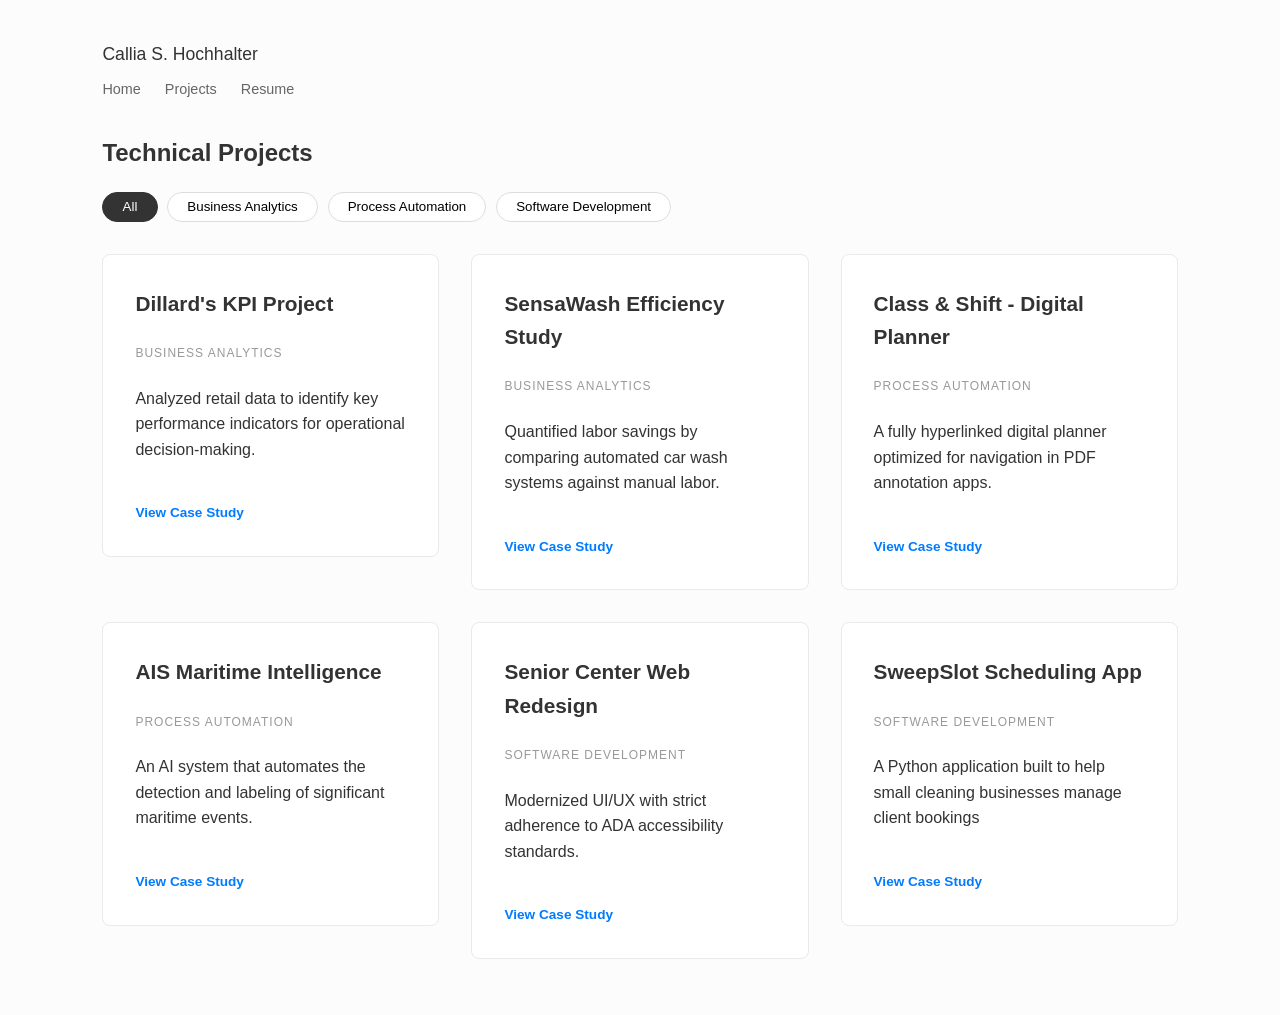
==== projects.html @ 209c3e7d "Update 1" ====
<!DOCTYPE html>
<html lang="en">
<head>
    <meta charset="UTF-8">
    <meta name="viewport" content="width=device-width, initial-scale=1.0">
    <title>Projects | Callia Hochhalter</title>
    <!-- Ensure this path matches index.html exactly -->
    <link rel="stylesheet" href="css/style.css">
</head>
<body>
    <header>
        <nav>
            <div class="site-logo">Callia S. Hochhalter</div>
            <ul>
                <li><a href="index.html">Home</a></li>
                <li><a href="projects.html">Projects</a></li>
                <li><a href="assets/resume.pdf" target="_blank">Resume</a></li>
            </ul>
        </nav>
    </header>

    <section id="projects">
        <h2>Technical Projects</h2>

        <div class="filter-group">
            <button type="button" class="chip is-active" data-filter="all">All</button>
            <button type="button" class="chip" data-filter="analytics">Business Analytics</button>
            <button type="button" class="chip" data-filter="automation">Process Automation</button>
            <button type="button" class="chip" data-filter="software">Software Development</button>
        </div>

        <ul class="project-grid">
            <li>
                <article>
                    <div class="project-card" data-category="analytics">
                        <h3 class="card-title">Dillard's KPI Project</h3>
                        <p class="card-category">Business Analytics</p>
                        <p>Analyzed retail data to identify key performance indicators for operational decision-making.</p>
                        <a href="case-studies/dillards.html" class="case-study-btn">View Case Study</a>
                    </div>
                </article>
            </li>

            <li>
                <article>
                    <div class="project-card" data-category="analytics">
                        <h3 class="card-title">SensaWash Efficiency Study</h3>
                        <p class="card-category">Business Analytics</p>
                        <p>Quantified labor savings by comparing automated car wash systems against manual labor.</p>
                        <a href="case-studies/sensawash.html" class="case-study-btn">View Case Study</a>
                    </div>
                </article>
            </li>

            <li>
                <article>
                    <div class="project-card" data-category="automation">
                        <h3 class="card-title">Class & Shift - Digital Planner</h3>
                        <p class="card-category">Process Automation</p>
                        <p>A fully hyperlinked digital planner optimized for navigation in PDF annotation apps.</p>
                        <a href="case-studies/planner.html" class="case-study-btn">View Case Study</a>
                    </div>
                </article>
            </li>

            <li>
                <article>
                    <div class="project-card" data-category="automation">
                        <h3 class="card-title">AIS Maritime Intelligence</h3>
                        <p class="card-category">Process Automation</p>
                        <p>An AI system that automates the detection and labeling of significant maritime events.</p>
                        <a href="case-studies/maritime-ai.html" class="case-study-btn">View Case Study</a>
                    </div>
                </article>
            </li>

            <li>
                <article>
                    <div class="project-card" data-category="software">
                        <h3 class="card-title">Senior Center Web Redesign</h3>
                        <p class="card-category">Software Development</p>
                        <p>Modernized UI/UX with strict adherence to ADA accessibility standards.</p>
                        <a href="case-studies/senior-center.html" class="case-study-btn">View Case Study</a>
                    </div>
                </article>
            </li>

            <li>
                <article>
                    <div class="project-card" data-category="software">
                        <h3 class="card-title">SweepSlot Scheduling App</h3>
                        <p class="card-category">Software Development</p>
                        <p>A Python application built to help small cleaning businesses manage client bookings</p>
                        <a href="case-studies/sweepslot.html" class="case-study-btn">View Case Study</a>
                    </div>
                </article>
            </li>
        </ul>
    </section>

    <script src="js/chip-filters.js"></script>
</body>
</html>
---- css/style.css ----
/* 1. Global Spacing & Layout */
body {
    margin: 0;
    padding: 2.5rem 8%; /* Slightly reduced top padding */
    line-height: 1.6;
    background-color: #fcfcfc;
    font-family: 'Inter', sans-serif;
    color: #333;
}

header {
    margin-bottom: 2rem; /* Significantly reduced from 5rem to pull content up */
}

.site-logo {
    font-weight: normal; /* Ensuring name is not bold per your preference */
    font-size: 1.1rem;
    margin-bottom: 0.5rem; /* Tighter gap between name and nav */
    color: #333;
}

nav ul {
    display: flex;
    gap: 1.5rem; /* Reduced from 2.5rem for a more compact menu */
    list-style: none;
    padding: 0;
    margin: 0;
}

nav a {
    text-decoration: none;
    color: #666;
    font-size: 0.9rem;
}

/* 2. Professional Filter Chips */
#projects h1 {
    margin-top: 0; /* Removes default top spacing to sit closer to nav */
    margin-bottom: 1.25rem; /* Tighter gap before chips */
    font-size: 1.8rem;
}

.filter-group {
    margin-bottom: 2rem; /* Reduced from 3rem for a tighter feel */
    display: flex;
    gap: 0.6rem;
}

.chip {
    padding: 0.4rem 1.2rem; /* Slightly more compact chips */
    border: 1px solid #ddd;
    background: white;
    border-radius: 25px;
    cursor: pointer;
    transition: all 0.2s ease;
}

/* Professor's requested hover state */
.chip:hover {
    background-color: #f0f0f0;
    border-color: #bbb;
}

.chip.is-active {
    background-color: #333;
    color: white;
    border-color: #333;
}

/* 3. The Minimalist Grid */
.project-grid {
    display: grid;
    grid-template-columns: repeat(auto-fill, minmax(320px, 1fr));
    gap: 2rem; /* Reduced from 3rem for tighter card grouping */
    list-style: none;
    padding: 0;
}

.project-card {
    background: white;
    padding: 2rem; 
    border: 1px solid #eaeaea;
    border-radius: 8px;
    height: 100%;
    display: flex;
    flex-direction: column;
    /* This transition makes the hover effect smooth */
    transition: transform 0.3s ease, box-shadow 0.3s ease; 
}

/* This is the box hovering effect you're looking for */
.project-card:hover {
    transform: translateY(-5px); /* Lifts the card slightly */
    box-shadow: 0 10px 20px rgba(0,0,0,0.05); /* Adds a soft, minimalist shadow */
    border-color: #ddd; /* Slightly darkens the border to define the card */
}

.card-category {
    font-size: 0.75rem;
    letter-spacing: 1px;
    text-transform: uppercase;
    color: #999;
    margin-bottom: 0.4rem;
}

.card-title {
    margin: 0 0 0.75rem 0;
    font-size: 1.3rem;
}

/* 4. The Subtle Link */
.case-study-btn {
    margin-top: auto;
    padding-top: 1.5rem; /* Reduced from 2rem */
    color: #007bff;
    text-decoration: none;
    font-weight: 600;
    font-size: 0.85rem;
}

.case-study-btn:hover {
    text-decoration: underline;
}
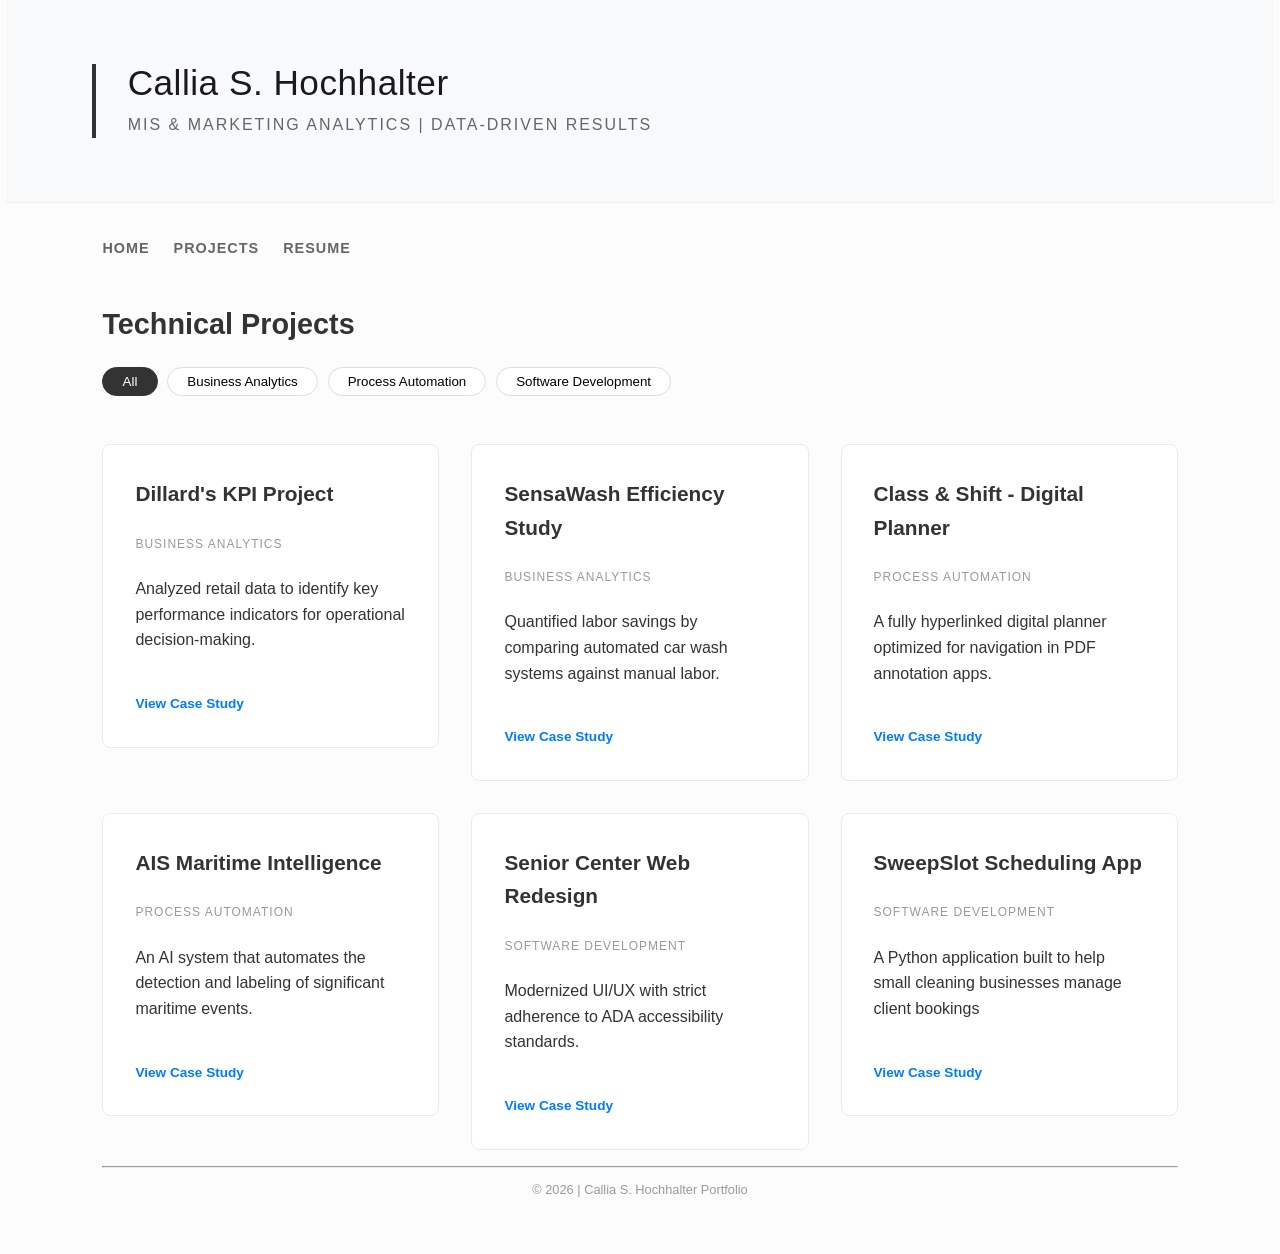
==== commit 1be91cbc: "Final" ====
--- a/projects.html
+++ b/projects.html
@@ -8,20 +8,27 @@
     <link rel="stylesheet" href="css/style.css">
 </head>
 <body>
-    <header>
+<header>
+    <div class="hero-banner">
+        <div class="hero-content">
+            <span class="hero-name">Callia S. Hochhalter</span>
+            <span class="hero-subtitle">MIS & Marketing Analytics | Data-Driven Results</span>
+        </div>
+    </div>
         <nav>
-            <div class="site-logo">Callia S. Hochhalter</div>
             <ul>
                 <li><a href="index.html">Home</a></li>
                 <li><a href="projects.html">Projects</a></li>
-                <li><a href="assets/resume.pdf" target="_blank">Resume</a></li>
+                <!-- Points directly to your PDF in the assets folder -->
+                <li><a href="Callia_Hochhalter_Resume.pdf" target="_blank">Resume</a></li>
             </ul>
         </nav>
-    </header>
+</header>
 
+<main>
     <section id="projects">
-        <h2>Technical Projects</h2>
-
+        <h1>Technical Projects</h1>
+        
         <div class="filter-group">
             <button type="button" class="chip is-active" data-filter="all">All</button>
             <button type="button" class="chip" data-filter="analytics">Business Analytics</button>
@@ -29,75 +36,88 @@
             <button type="button" class="chip" data-filter="software">Software Development</button>
         </div>
 
+        <!-- The project-grid remains the same as our established structure -->
         <ul class="project-grid">
-            <li>
-                <article>
-                    <div class="project-card" data-category="analytics">
-                        <h3 class="card-title">Dillard's KPI Project</h3>
-                        <p class="card-category">Business Analytics</p>
-                        <p>Analyzed retail data to identify key performance indicators for operational decision-making.</p>
-                        <a href="case-studies/dillards.html" class="case-study-btn">View Case Study</a>
-                    </div>
-                </article>
-            </li>
-
-            <li>
-                <article>
-                    <div class="project-card" data-category="analytics">
-                        <h3 class="card-title">SensaWash Efficiency Study</h3>
-                        <p class="card-category">Business Analytics</p>
-                        <p>Quantified labor savings by comparing automated car wash systems against manual labor.</p>
-                        <a href="case-studies/sensawash.html" class="case-study-btn">View Case Study</a>
-                    </div>
-                </article>
-            </li>
-
-            <li>
-                <article>
-                    <div class="project-card" data-category="automation">
-                        <h3 class="card-title">Class & Shift - Digital Planner</h3>
-                        <p class="card-category">Process Automation</p>
-                        <p>A fully hyperlinked digital planner optimized for navigation in PDF annotation apps.</p>
-                        <a href="case-studies/planner.html" class="case-study-btn">View Case Study</a>
-                    </div>
-                </article>
-            </li>
-
-            <li>
-                <article>
-                    <div class="project-card" data-category="automation">
-                        <h3 class="card-title">AIS Maritime Intelligence</h3>
-                        <p class="card-category">Process Automation</p>
-                        <p>An AI system that automates the detection and labeling of significant maritime events.</p>
-                        <a href="case-studies/maritime-ai.html" class="case-study-btn">View Case Study</a>
-                    </div>
-                </article>
-            </li>
-
-            <li>
-                <article>
-                    <div class="project-card" data-category="software">
-                        <h3 class="card-title">Senior Center Web Redesign</h3>
-                        <p class="card-category">Software Development</p>
-                        <p>Modernized UI/UX with strict adherence to ADA accessibility standards.</p>
-                        <a href="case-studies/senior-center.html" class="case-study-btn">View Case Study</a>
-                    </div>
-                </article>
-            </li>
-
-            <li>
-                <article>
-                    <div class="project-card" data-category="software">
-                        <h3 class="card-title">SweepSlot Scheduling App</h3>
-                        <p class="card-category">Software Development</p>
-                        <p>A Python application built to help small cleaning businesses manage client bookings</p>
-                        <a href="case-studies/sweepslot.html" class="case-study-btn">View Case Study</a>
-                    </div>
-                </article>
-            </li>
+            <!-- Project Cards Here -->
         </ul>
     </section>
+</main>
+    <ul class="project-grid">
+        <li>
+            <article>
+                <div class="project-card" data-category="analytics">
+                    <h3 class="card-title">Dillard's KPI Project</h3>
+                    <p class="card-category">Business Analytics</p>
+                    <p>Analyzed retail data to identify key performance indicators for operational decision-making.</p>
+                    <a href="dillards.html" class="case-study-btn">View Case Study</a>
+                </div>
+            </article>
+        </li>
 
-    <script src="js/chip-filters.js"></script>
+        <li>
+            <article>
+                <div class="project-card" data-category="analytics">
+                    <h3 class="card-title">SensaWash Efficiency Study</h3>
+                    <p class="card-category">Business Analytics</p>
+                    <p>Quantified labor savings by comparing automated car wash systems against manual labor.</p>
+                    <a href="sensawash.html" class="case-study-btn">View Case Study</a>
+                </div>
+            </article>
+        </li>
+
+        <li>
+            <article>
+                <div class="project-card" data-category="automation">
+                    <h3 class="card-title">Class & Shift - Digital Planner</h3>
+                    <p class="card-category">Process Automation</p>
+                    <p>A fully hyperlinked digital planner optimized for navigation in PDF annotation apps.</p>
+                    <a href="planner.html" class="case-study-btn">View Case Study</a>
+                </div>
+            </article>
+        </li>
+
+        <li>
+            <article>
+                <div class="project-card" data-category="automation">
+                    <h3 class="card-title">AIS Maritime Intelligence</h3>
+                    <p class="card-category">Process Automation</p>
+                    <p>An AI system that automates the detection and labeling of significant maritime events.</p>
+                    <a href="maritime-ai.html" class="case-study-btn">View Case Study</a>
+                </div>
+            </article>
+        </li>
+
+        <li>
+            <article>
+                <div class="project-card" data-category="software">
+                    <h3 class="card-title">Senior Center Web Redesign</h3>
+                    <p class="card-category">Software Development</p>
+                    <p>Modernized UI/UX with strict adherence to ADA accessibility standards.</p>
+                    <a href="senior-center.html" class="case-study-btn">View Case Study</a>
+                </div>
+            </article>
+        </li>
+
+        <li>
+            <article>
+                <div class="project-card" data-category="software">
+                    <h3 class="card-title">SweepSlot Scheduling App</h3>
+                    <p class="card-category">Software Development</p>
+                    <p>A Python application built to help small cleaning businesses manage client bookings</p>
+                    <a href="sweepslot.html" class="case-study-btn">View Case Study</a>
+                </div>
+            </article>
+        </li>
+    </ul>
+</section>
+
+<footer>
+    <hr>
+    <p style="text-align: center; color: #999; font-size: 0.8rem;">
+        &copy; 2026 | Callia S. Hochhalter Portfolio
+    </p>
+</footer>
+
+<script src="js/chip-filters.js"></script>
 </body>
 </html>
--- a/css/style.css
+++ b/css/style.css
@@ -8,8 +8,66 @@
     color: #333;
 }
 
+/* 2. Consistent Hero Header - Enhanced Typography */
 header {
-    margin-bottom: 2rem; /* Significantly reduced from 5rem to pull content up */
+    margin-bottom: 2.5rem; /* Slightly more room below the larger banner */
+}
+
+.hero-banner {
+    background-color: #f8f9fa; 
+    padding: 4rem 8%; /* Increased padding for a more substantial "filled" feel */
+    margin: -2.5rem -9% 2rem -9%; 
+    border-bottom: 1px solid #eee;
+    display: flex;
+    justify-content: flex-start;
+}
+
+.hero-content {
+    border-left: 4px solid #333; /* Slightly thicker line to match bigger text */
+    padding-left: 2rem;
+}
+
+.hero-name {
+    display: block;
+    font-size: 2.2rem; /* Increased size for a stronger brand presence */
+    font-weight: 500; /* Medium weight for clarity */
+    letter-spacing: 0.5px;
+    color: #1a1a1a;
+    line-height: 1.1;
+    margin-bottom: 0.6rem;
+}
+
+.hero-subtitle {
+    display: block;
+    font-size: 1rem; /* Scaled up for better readability */
+    text-transform: uppercase;
+    letter-spacing: 2px; /* Increased tracking for an upscale look */
+    color: #666;
+}
+
+/* 3. Navigation Bar - Bigger and More Noticeable */
+nav ul {
+    display: flex;
+    gap: 2.5rem; /* Increased spacing between links */
+    list-style: none;
+    padding: 0;
+    margin: 0;
+}
+
+nav a {
+    text-decoration: none;
+    color: #555;
+    font-size: 1.1rem; /* Larger font size for core navigation */
+    font-weight: 600; /* Semi-bold weight to make links stand out */
+    text-transform: uppercase; /* Optional: adds a more structured, intentional feel */
+    letter-spacing: 1px;
+    transition: all 0.2s ease;
+}
+
+nav a:hover, nav a.active {
+    color: #000;
+    border-bottom: 2px solid #333; /* Subtle underline to emphasize current/hovered page */
+    padding-bottom: 4px;
 }
 
 .site-logo {
